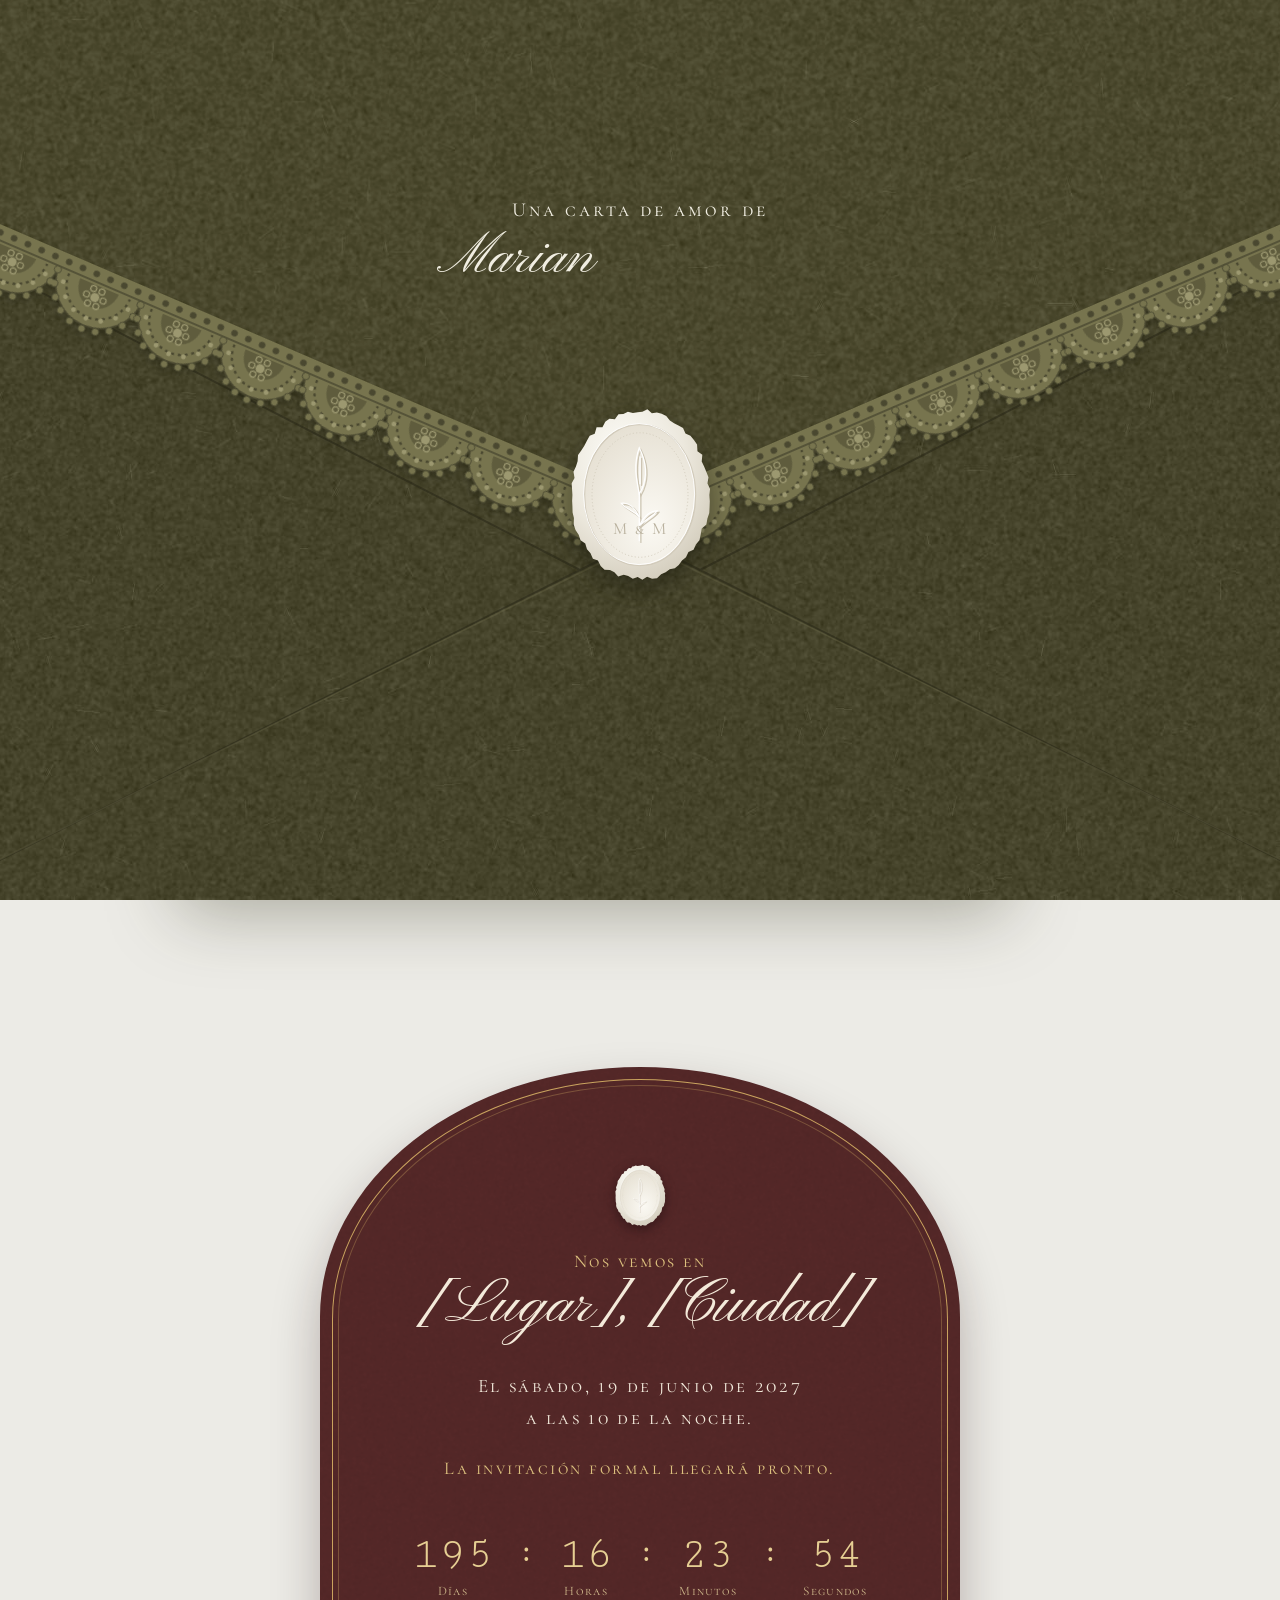
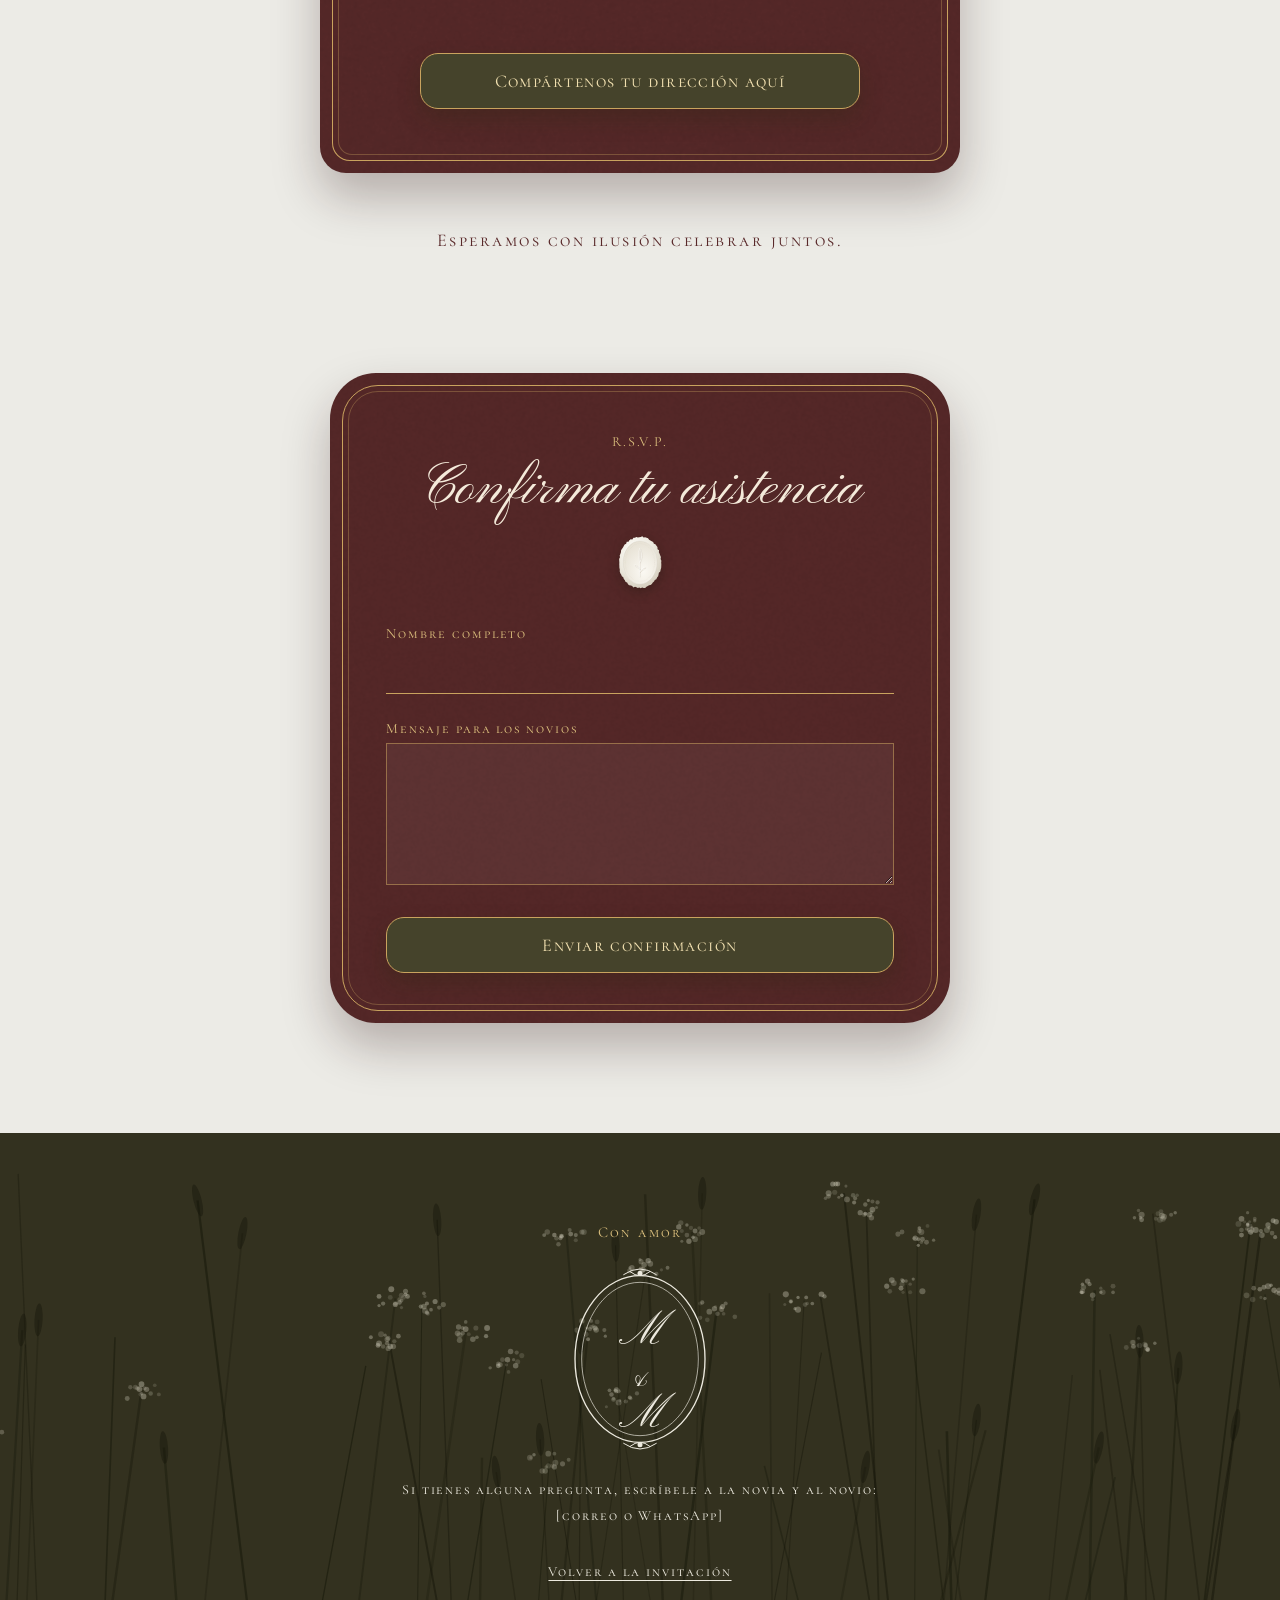
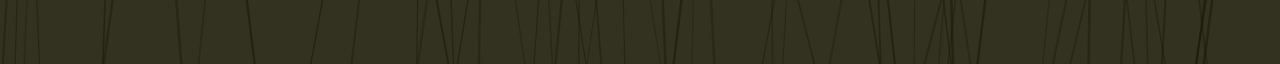
==== index.html @ f13de3bd "a" ====
<!doctype html>
<html lang="es">
<head>
  <meta charset="utf-8">
  <meta name="viewport" content="width=device-width, initial-scale=1, viewport-fit=cover">
  <title>Mariana &amp; Manuel · Una carta de amor</title>
  <meta name="description" content="Una carta de amor de Mariana & Manuel. Abre tu invitación.">
  <meta name="theme-color" content="#45432B">

  <!-- Vista previa al compartir (WhatsApp). Cambia TU-USUARIO y TU-REPOSITORIO (ver README). -->
  <meta property="og:type" content="website">
  <meta property="og:title" content="Mariana & Manuel · Una carta de amor">
  <meta property="og:description" content="Toca el sello para abrir tu invitación">
  <meta property="og:image" content="https://TU-USUARIO.github.io/TU-REPOSITORIO/assets/img/vista-previa.jpg">
  <meta property="og:url" content="https://TU-USUARIO.github.io/TU-REPOSITORIO/">
  <meta name="twitter:card" content="summary_large_image">

  <link rel="icon" href="assets/svg/favicon.svg" type="image/svg+xml">
  <link rel="preconnect" href="https://fonts.googleapis.com">
  <link rel="preconnect" href="https://fonts.gstatic.com" crossorigin>
  <link href="https://fonts.googleapis.com/css2?family=Cormorant+SC:wght@400;500;600&family=Cormorant+Garamond:ital,wght@0,400;0,500;1,400&family=Pinyon+Script&family=Cutive+Mono&display=swap" rel="stylesheet">
  <link rel="stylesheet" href="css/styles.css">
</head>
<body class="bloqueado">

  <!-- =====================================================
       1. SOBRE DE ENTRADA
       ===================================================== -->
  <section class="sobre" id="sobre" aria-label="Sobre de la invitación">
    <div class="sobre__escenario" id="escenario">
      <svg class="sobre__pliegues" id="pliegues" aria-hidden="true">
        <path id="pliegue-oscuro" stroke="#2A2818" stroke-opacity="0.6" stroke-width="2" fill="none"/>
        <path id="pliegue-claro" stroke="#6E6B4A" stroke-opacity="0.35" stroke-width="1.5" fill="none"/>
      </svg>
      <div class="sobre__solapa-sombra"><div class="sobre__solapa" id="solapa"></div></div>
      <div class="sobre__encaje" id="encaje-izq"></div>
      <div class="sobre__encaje" id="encaje-der"></div>
      <button class="sello" id="sello" type="button" aria-label="Abrir la invitación">
        <img src="assets/svg/seal-oval.svg" alt="">
        <span>M &amp; M</span>
      </button>
    </div>

    <div class="sobre__texto" id="texto-sobre">
      <p class="sc sobre__de" aria-label="Una carta de amor de"><span id="linea1"></span><span class="oculto" id="resto1">Una carta de amor de</span></p>
      <p class="script sobre__nombres" aria-label="Mariana y Manuel"><span id="linea2"></span><span class="oculto" id="resto2">Mariana &amp; Manuel</span></p>
    </div>

    <div class="sobre__texto" id="texto-abrir">
      <button class="sobre__abrir" id="abrir" type="button">Abrir la invitación</button>
    </div>
  </section>

  <div class="destello" id="destello" aria-hidden="true"></div>

  <!-- =====================================================
       2. INVITACIÓN
       ===================================================== -->
  <main id="invitacion">

    <!-- Sobre abierto con tarjeta, marco, corazón y flores -->
    <section class="portada" id="portada">
      <div class="escena" id="escena">
        <img class="pieza peonia sube" src="assets/svg/peony-emboss.svg" alt="">

        <div class="pieza tarjeta-fecha sube-2">
          <div class="tarjeta-fecha__interior">
            <p class="sc">Reserva la fecha</p>
            <p class="script nombre" style="margin-top:22px">Mariana</p>
            <p class="script y">&amp;</p>
            <p class="script nombre">Manuel</p>
          </div>
        </div>

        <div class="pieza marco sube">
          <div class="marco__foto">
            <!-- Para poner la foto: reemplaza el <p> por <img src="assets/img/foto.jpg" alt="Mariana y Manuel"> -->
            <p class="sc">Foto de los novios</p>
          </div>
          <img src="assets/svg/photo-frame.svg" alt="">
        </div>

        <div class="pieza corazon sube-3">
          <img src="assets/svg/heart-badge.svg" alt="">
          <p id="fecha-corta">00.00.0000</p>
        </div>

        <div class="pieza bolsillo">
          <div class="bolsillo__frente olivo-papel"></div>
          <div class="bolsillo__solapa olivo-papel"></div>
          <svg aria-hidden="true" width="700" height="400" viewBox="0 0 700 400">
            <path d="M0 0 L350 136 L700 0" stroke="#2A2818" stroke-opacity=".5" stroke-width="2" fill="none"/>
            <path d="M0 400 L350 168 L700 400" stroke="#2A2818" stroke-opacity=".45" stroke-width="2" fill="none"/>
            <path d="M2 398 L350 170 L698 398" stroke="#6E6B4A" stroke-opacity=".35" stroke-width="1" fill="none" transform="translate(0 3)"/>
          </svg>
          <img class="bolsillo__sello" src="assets/svg/seal-oval.svg" alt="">
        </div>

        <img class="pieza ramo florece" src="assets/svg/bouquet.svg" alt="">
      </div>
    </section>

    <!-- Nos vemos en -->
    <section class="seccion" style="padding-top:40px">
      <div class="arco burdeos-papel revelar">
        <img class="arco__sello" src="assets/svg/seal-oval.svg" alt="">
        <p class="sc oro texto-sc">Nos vemos en</p>
        <h1 class="script arco__lugar" style="margin:0">[Lugar], [Ciudad]</h1>
        <p class="sc arco__fecha"><span id="fecha-larga">[Fecha]</span><br><span id="hora-texto">[Hora]</span></p>
        <p class="sc oro arco__nota">La invitación formal llegará pronto.</p>

        <div class="cuenta" aria-label="Cuenta regresiva">
          <div><span class="n" id="cd-dias">000</span><span class="l">Días</span></div><span class="c">:</span>
          <div><span class="n" id="cd-horas">00</span><span class="l">Horas</span></div><span class="c">:</span>
          <div><span class="n" id="cd-min">00</span><span class="l">Minutos</span></div><span class="c">:</span>
          <div><span class="n" id="cd-seg">00</span><span class="l">Segundos</span></div>
        </div>

        <a class="boton" id="boton-direccion" href="#" target="_blank" rel="noopener" style="margin-top:54px">Compártenos tu dirección aquí</a>
      </div>
      <p class="sc despedida revelar">Esperamos con ilusión celebrar juntos.</p>
    </section>

    <!-- Confirmación -->
    <section class="seccion" id="confirmar" style="padding-top:20px;padding-bottom:110px">
      <div class="rsvp burdeos-papel revelar">
        <p class="sc oro" style="font-size:14px">R.S.V.P.</p>
        <h2 class="script rsvp__titulo" style="margin:10px 0 0">Confirma tu asistencia</h2>
        <img class="rsvp__sello" src="assets/svg/seal-oval.svg" alt="">

        <form class="formulario" id="form-rsvp" novalidate>
          <label class="campo" id="campo-nombre">Nombre completo
            <input type="text" id="rsvp-nombre" autocomplete="name" required>
            <span class="campo__error">Por favor escribe tu nombre completo.</span>
          </label>
          <label class="campo">Mensaje para los novios
            <textarea id="rsvp-mensaje" rows="5"></textarea>
          </label>
          <button class="boton" type="submit">Enviar confirmación</button>
        </form>

        <div class="gracias" id="rsvp-gracias" hidden>
          <p class="script">¡Gracias!</p>
          <p>Se abrió WhatsApp con tu confirmación.<br>Solo presiona enviar ahí.</p>
          <button class="enlace" type="button" id="rsvp-editar">Editar mis datos</button>
        </div>
      </div>
    </section>

  </main>

  <!-- =====================================================
       3. PIE
       ===================================================== -->
  <footer class="pie">
    <img class="pie__fondo" src="assets/svg/footer-meadow.svg" alt="">
    <div class="pie__contenido">
      <p class="sc oro" style="font-size:15px">Con amor</p>
      <div class="monograma">
        <img src="assets/svg/monogram-frame.svg" alt="">
        <p class="script">M<br><span>&amp;</span><br>M</p>
      </div>
      <p class="sc pie__contacto">Si tienes alguna pregunta, escríbele a la novia y al novio:<br>[correo o WhatsApp]</p>
      <button class="enlace sc" type="button" id="volver">Volver a la invitación</button>
    </div>
  </footer>

  <script src="js/main.js"></script>
</body>
</html>
---- css/styles.css ----
/* =========================================================
   Boda Mariana & Manuel · Estilos
   Paleta: verde olivo · burdeos · oro · marfil
   ========================================================= */

:root {
  --olivo: #45432B;
  --olivo-claro: #4B492E;
  --olivo-oscuro: #33311F;
  --olivo-linea: #2A2818;
  --burdeos: #5A2A2B;
  --oro: #C9A35E;
  --oro-texto: #DCC07E;
  --marfil: #ECEBE6;
  --marfil-claro: #F4EADA;
  --papel: #F6F4EE;
  --tinta: #2F2E28;
  --tinta-suave: #3C3B33;

  --f-sc: 'Cormorant SC', Georgia, serif;
  --f-serif: 'Cormorant Garamond', Georgia, serif;
  --f-script: 'Pinyon Script', cursive;
  --f-mono: 'Cutive Mono', 'Courier New', monospace;
}

/* ---------- Base ---------- */
*, *::before, *::after { box-sizing: border-box; }
html { scroll-behavior: smooth; }
body {
  margin: 0;
  background: var(--marfil) url(../assets/img/ivory-paper.jpg) center top / cover fixed;
  color: var(--tinta);
  font-family: var(--f-serif);
  -webkit-font-smoothing: antialiased;
  overflow-x: hidden;
}
body.bloqueado { overflow: hidden; }
p { margin: 0; }
a { color: inherit; }
img { max-width: none; }

.sc { font-family: var(--f-sc); letter-spacing: .14em; }
.script { font-family: var(--f-script); font-weight: 400; line-height: 1.1; }
.oro { color: var(--oro-texto); }

/* =========================================================
   1. SOBRE DE ENTRADA
   ========================================================= */
.sobre {
  position: fixed; inset: 0; z-index: 40; overflow: hidden;
  background: var(--olivo) url(../assets/img/olive-paper.jpg) center / cover;
}
.sobre[hidden] { display: none; }

/* Escenario: se escala con JavaScript para cubrir toda la pantalla */
.sobre__escenario { position: absolute; left: 50%; top: 50%; transform-origin: 50% 50%; }
.sobre__pliegues { position: absolute; left: 0; top: 0; }
.sobre__solapa-sombra { position: absolute; inset: 0; filter: drop-shadow(0 10px 14px rgba(20, 20, 8, .45)); }
.sobre__solapa { position: absolute; inset: 0; filter: brightness(1.08); background: var(--olivo-claro) url(../assets/img/olive-paper.jpg) center / cover; }
.sobre__encaje {
  position: absolute; height: 96px; transform-origin: 0 0;
  background: url(../assets/svg/lace-strip.svg) repeat-x; background-size: 180px 96px;
  filter: drop-shadow(0 3px 3px rgba(20, 20, 8, .35));
}
.sello {
  position: absolute; width: 150px; height: 180px; padding: 0; border: none; background: none; cursor: pointer;
  filter: drop-shadow(0 10px 12px rgba(20, 20, 8, .45));
  transition: transform .5s ease;
}
.sello:hover { transform: translateY(-6px) scale(1.04); }
.sello:focus-visible { outline: 2px solid var(--oro-texto); outline-offset: 6px; border-radius: 50%; }
.sello img { width: 100%; height: 100%; display: block; }
.sello span { position: absolute; left: 0; right: 0; bottom: 46px; text-align: center; font-family: var(--f-sc); font-size: 17px; letter-spacing: 2px; color: #B9B19E; }
.sobre.abriendo .sello { transform: translateY(-14px) scale(1.08); transition-duration: .6s; }

.sobre__texto { position: absolute; left: 0; right: 0; padding: 0 20px; display: flex; flex-direction: column; align-items: center; text-align: center; color: #F1EEE2; }
.sobre__de { font-size: clamp(15px, 1.6vw, 20px); letter-spacing: 3px; }
.sobre__nombres { margin-top: 6px; font-size: clamp(40px, 4.4vw, 60px); }
.oculto { visibility: hidden; }
.sobre__abrir {
  min-height: 44px; padding: 0 18px; display: inline-flex; align-items: center;
  border: none; background: none; cursor: pointer; color: #F1EEE2;
  font-family: var(--f-sc); font-size: clamp(15px, 1.4vw, 18px); letter-spacing: 3px;
  opacity: 0; transition: opacity 1.2s ease;
}
.sobre__abrir.visible { opacity: 1; animation: pulso 2.6s ease-in-out 1.5s infinite; }
@keyframes pulso { 0%, 100% { opacity: .75; } 50% { opacity: 1; } }

/* Destello blanco de transición */
.destello { position: fixed; inset: 0; z-index: 60; background: #F4F3EE; opacity: 0; pointer-events: none; transition: opacity .8s ease; }
.destello.activo { opacity: 1; pointer-events: auto; }

/* =========================================================
   2. SOBRE ABIERTO (portada de la invitación)
   ========================================================= */
.portada { position: relative; }
.escena { position: absolute; left: 50%; top: 56px; width: 900px; height: 720px; transform-origin: 50% 0; }
.pieza { position: absolute; }
.olivo-papel { background: var(--olivo) url(../assets/img/olive-paper.jpg) center / cover; }

.tarjeta-fecha {
  left: 330px; top: 20px; width: 320px; height: 470px; padding: 16px;
  background: repeating-linear-gradient(90deg, var(--olivo) 0 7px, #F3F1EA 7px 14px);
  box-shadow: 0 10px 24px rgba(40, 40, 15, .22);
}
.tarjeta-fecha__interior {
  position: relative; width: 100%; height: 100%; padding-top: 58px;
  display: flex; flex-direction: column; align-items: center; text-align: center;
  background: var(--papel) url(../assets/img/ivory-paper.jpg) center / cover;
}
.tarjeta-fecha__interior::before { content: ""; position: absolute; inset: 6px; border: 1px solid var(--olivo); }
.tarjeta-fecha .sc { font-size: 13px; color: var(--burdeos); }
.tarjeta-fecha .nombre { font-size: 52px; color: #3A3A30; }
.tarjeta-fecha .y { font-size: 38px; color: #3A3A30; }
.tarjeta-fecha .nombre:first-of-type { margin-top: 22px; }

.marco { left: 140px; top: 70px; width: 260px; height: 303px; }
.marco__foto {
  position: absolute; left: 34px; top: 38px; width: 192px; height: 246px; border-radius: 50%; overflow: hidden;
  background: #2E3020; display: flex; align-items: center; justify-content: center; text-align: center;
}
.marco__foto img { width: 100%; height: 100%; object-fit: cover; display: block; }
.marco__foto .sc { font-size: 11px; color: #D8D5C6; padding: 0 30px; }
.marco > img { position: absolute; inset: 0; width: 260px; height: 303px; filter: drop-shadow(0 8px 12px rgba(40, 40, 15, .25)); }

.peonia { left: 70px; top: 60px; width: 150px; height: 244px; }

.corazon { left: 160px; top: 246px; width: 330px; height: 223px; filter: drop-shadow(0 8px 10px rgba(50, 10, 15, .3)); }
.corazon img { width: 100%; height: 100%; display: block; }
.corazon p { position: absolute; left: 0; right: 0; top: 74px; text-align: center; font-size: 38px; color: #F3E9DF; letter-spacing: 1px; }

.bolsillo { left: 60px; top: 300px; width: 700px; height: 400px; filter: drop-shadow(0 22px 30px rgba(40, 40, 15, .35)); }
.bolsillo__frente { position: absolute; inset: 0; clip-path: polygon(0 0, 50% 34%, 100% 0, 100% 100%, 0 100%); }
.bolsillo__solapa { position: absolute; inset: 0; clip-path: polygon(0 100%, 50% 42%, 100% 100%); filter: brightness(1.07); }
.bolsillo svg { position: absolute; left: 0; top: 0; }
.bolsillo__sello { position: absolute; left: 300px; top: 205px; width: 100px; height: 120px; filter: drop-shadow(0 6px 8px rgba(20, 20, 8, .4)); }

.ramo { left: 600px; top: 120px; width: 300px; height: 600px; }

/* Animación al entrar: las piezas suben desde dentro del sobre */
.entrar .sube { animation: subir 1.8s cubic-bezier(.2, .7, .2, 1) .5s both; }
.entrar .sube-2 { animation: subir 1.8s cubic-bezier(.2, .7, .2, 1) .7s both; }
.entrar .sube-3 { animation: subir 1.8s cubic-bezier(.2, .7, .2, 1) .9s both; }
.entrar .florece { animation: florecer 1.6s ease 1.3s both; }
@keyframes subir { from { transform: translateY(140px); } to { transform: translateY(0); } }
@keyframes florecer { from { opacity: 0; transform: translateY(20px) rotate(-3deg); } to { opacity: 1; transform: none; } }

/* =========================================================
   3. SECCIONES
   ========================================================= */
.seccion { position: relative; padding: 72px 20px; display: flex; flex-direction: column; align-items: center; text-align: center; }

.burdeos-papel {
  background: var(--burdeos) url(../assets/img/ivory-paper.jpg) center / cover;
  background-blend-mode: multiply; color: #F1E8DA;
}

/* Arco "Nos vemos en" */
.arco {
  position: relative; width: 100%; max-width: 640px;
  padding: 96px clamp(22px, 6vw, 64px) 64px;
  border-radius: 320px 320px 26px 26px / 250px 250px 26px 26px;
  box-shadow: 0 24px 48px rgba(40, 16, 16, .28);
  display: flex; flex-direction: column; align-items: center; text-align: center;
}
.arco::before, .arco::after { content: ""; position: absolute; pointer-events: none; }
.arco::before { inset: 12px; border: 1px solid var(--oro); border-radius: 308px 308px 18px 18px / 240px 240px 18px 18px; }
.arco::after { inset: 18px; border: 1px solid rgba(201, 163, 94, .35); border-radius: 302px 302px 14px 14px / 234px 234px 14px 14px; }
.arco > * { position: relative; }
.arco__sello { width: 54px; height: 65px; margin-bottom: 22px; filter: drop-shadow(0 4px 6px rgba(20, 4, 8, .45)); }
.arco__lugar { margin-top: 14px; font-size: clamp(40px, 5vw, 62px); color: var(--marfil-claro); }
.arco__fecha { margin-top: 30px; font-size: clamp(16px, 1.6vw, 19px); line-height: 1.7; }
.arco__nota { margin-top: 22px; font-size: clamp(15px, 1.5vw, 18px); }
.texto-sc { font-size: clamp(15px, 1.5vw, 18px); }

/* Cuenta regresiva */
.cuenta { margin-top: 54px; display: flex; align-items: flex-start; gap: clamp(8px, 2vw, 22px); font-family: var(--f-mono); color: #E6CF93; }
.cuenta .n { font-size: clamp(28px, 4vw, 44px); line-height: 1; font-variant-numeric: tabular-nums; }
.cuenta .c { font-size: clamp(24px, 3vw, 36px); line-height: 1; }
.cuenta .l { display: block; margin-top: 6px; font-family: var(--f-sc); font-size: 13px; letter-spacing: .1em; color: #CDB68A; }

/* Botón */
.boton {
  min-height: 56px; width: 100%; max-width: 440px; padding: 8px 22px;
  display: inline-flex; align-items: center; justify-content: center;
  border-radius: 18px; border: 1px solid var(--oro); background: var(--olivo); color: #F0DFAF;
  font-family: var(--f-sc); font-size: clamp(15px, 1.5vw, 18px); letter-spacing: .08em; text-align: center; text-decoration: none; cursor: pointer;
  box-shadow: 0 10px 22px rgba(40, 40, 15, .28); transition: transform .25s ease, box-shadow .25s ease;
}
.boton:hover { transform: translateY(-2px); box-shadow: 0 14px 26px rgba(20, 20, 8, .4); }
.boton:focus-visible { outline: 2px solid var(--oro-texto); outline-offset: 3px; }

.despedida { margin: 56px 0 30px; font-size: clamp(15px, 1.5vw, 18px); color: var(--burdeos); }

/* Confirmación */
.rsvp {
  position: relative; width: 100%; max-width: 620px; padding: 60px clamp(22px, 5vw, 56px) 50px;
  border-radius: 46px; box-shadow: 0 24px 48px rgba(40, 16, 16, .28); text-align: center;
}
.rsvp::before, .rsvp::after { content: ""; position: absolute; pointer-events: none; }
.rsvp::before { inset: 12px; border: 1px solid var(--oro); border-radius: 36px; }
.rsvp::after { inset: 18px; border: 1px solid rgba(201, 163, 94, .35); border-radius: 30px; }
.rsvp > * { position: relative; z-index: 1; }
.rsvp__titulo { margin-top: 10px; font-size: clamp(38px, 4.6vw, 56px); color: var(--marfil-claro); }
.rsvp__sello { width: 46px; height: 55px; margin-top: 14px; filter: drop-shadow(0 4px 6px rgba(20, 20, 8, .3)); }
.formulario { display: flex; flex-direction: column; gap: 26px; margin-top: 30px; }
.campo { display: flex; flex-direction: column; gap: 6px; text-align: left; font-family: var(--f-sc); font-size: 14px; letter-spacing: .14em; color: var(--oro-texto); }
.campo input, .campo textarea { font-family: var(--f-serif); font-size: 20px; color: #F6EEDF; letter-spacing: 0; background: transparent; }
.campo input { min-height: 46px; border: none; border-bottom: 1px solid var(--oro); padding: 0 2px; border-radius: 0; }
.campo textarea { min-height: 130px; border: 1px solid rgba(201, 163, 94, .55); padding: 10px 12px; resize: vertical; background: rgba(255, 255, 255, .05); }
.campo input:focus, .campo textarea:focus { outline: 2px solid var(--oro-texto); outline-offset: 2px; }
.campo__error { display: none; font-family: var(--f-serif); font-style: italic; letter-spacing: 0; font-size: 16px; color: #F2C9B8; }
.campo--error .campo__error { display: block; }
.formulario .boton { max-width: none; margin-top: 6px; }
.gracias { display: flex; flex-direction: column; align-items: center; gap: 12px; padding: 36px 0 10px; animation: florecer 1s ease both; }
.gracias .script { font-size: 52px; color: var(--marfil-claro); }
.gracias p:not(.script) { font-size: 20px; font-style: italic; color: #E8DCC6; }
.enlace { min-height: 44px; padding: 0 16px; border: none; background: none; cursor: pointer; font-family: var(--f-sc); font-size: 14px; letter-spacing: .14em; color: var(--oro-texto); text-decoration: underline; text-underline-offset: 4px; }
[hidden] { display: none !important; }

/* =========================================================
   4. PIE
   ========================================================= */
.pie { position: relative; overflow: hidden; background: var(--olivo-oscuro); color: #EDEADF; padding: 90px 20px 70px; text-align: center; }
.pie__fondo { position: absolute; inset: 0; width: 100%; height: 100%; object-fit: cover; opacity: .9; pointer-events: none; }
.pie__contenido { position: relative; z-index: 1; display: flex; flex-direction: column; align-items: center; gap: 22px; }
.monograma { position: relative; width: 150px; height: 192px; }
.monograma img { width: 150px; height: 192px; }
.monograma p { position: absolute; left: 0; right: 0; top: 50px; text-align: center; font-size: 46px; line-height: .9; }
.monograma span { font-size: 30px; }
.pie__contacto { font-size: 14px; line-height: 1.8; max-width: 520px; }
.pie .enlace { color: #EDEADF; }

/* Aparición suave al hacer scroll */
.revelar { opacity: 0; transform: translateY(28px); transition: opacity 1s ease, transform 1s ease; }
.revelar.visible { opacity: 1; transform: none; }

/* =========================================================
   RESPONSIVE
   ========================================================= */
@media (max-width: 600px) {
  .seccion { padding: 56px 14px; }
  .arco { padding-top: 80px; border-radius: 200px 200px 22px 22px / 170px 170px 22px 22px; }
  .arco::before { border-radius: 188px 188px 14px 14px / 160px 160px 14px 14px; }
  .arco::after { border-radius: 182px 182px 10px 10px / 154px 154px 10px 10px; }
  .cuenta .l { font-size: 11px; }
  .rsvp { border-radius: 32px; }
  .rsvp::before { border-radius: 24px; }
  .rsvp::after { border-radius: 20px; }
}

@media (prefers-reduced-motion: reduce) {
  *, *::before, *::after { animation-duration: .01ms !important; animation-iteration-count: 1 !important; transition-duration: .01ms !important; }
  .revelar { opacity: 1; transform: none; }
}
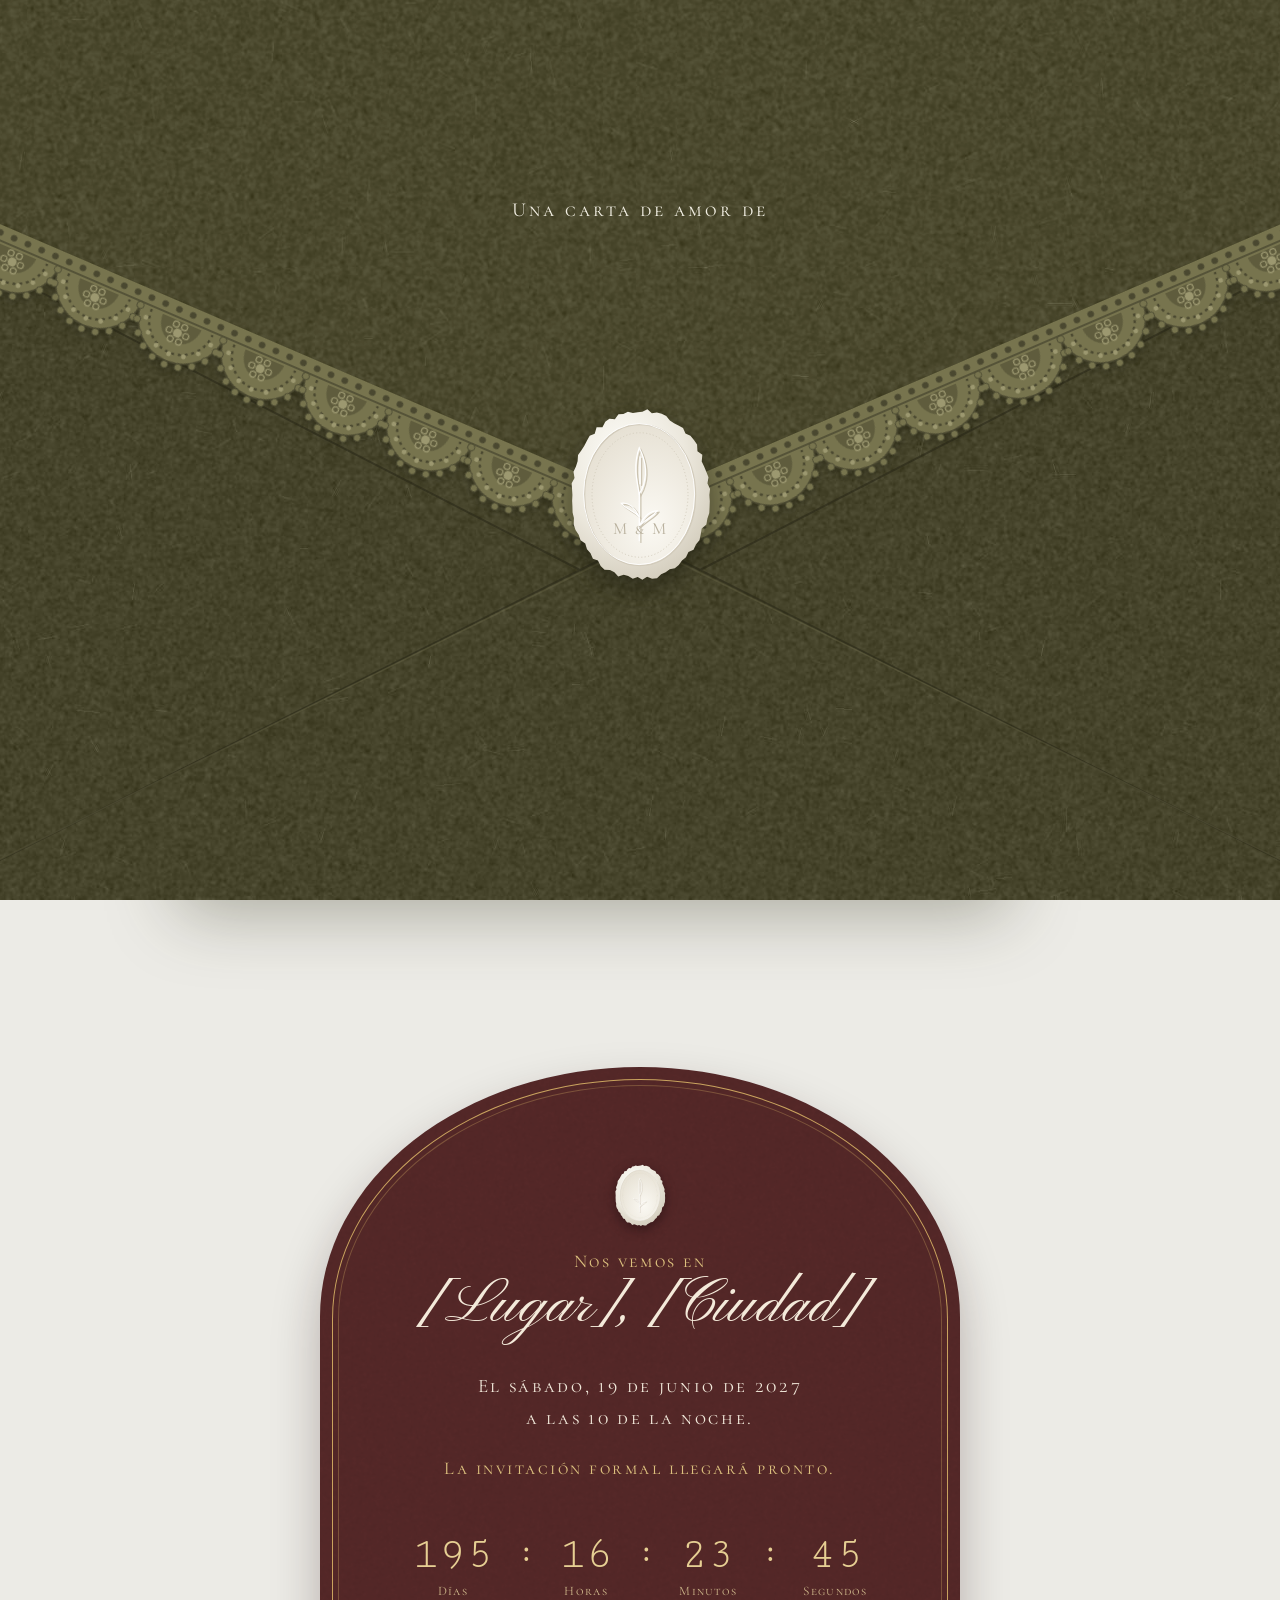
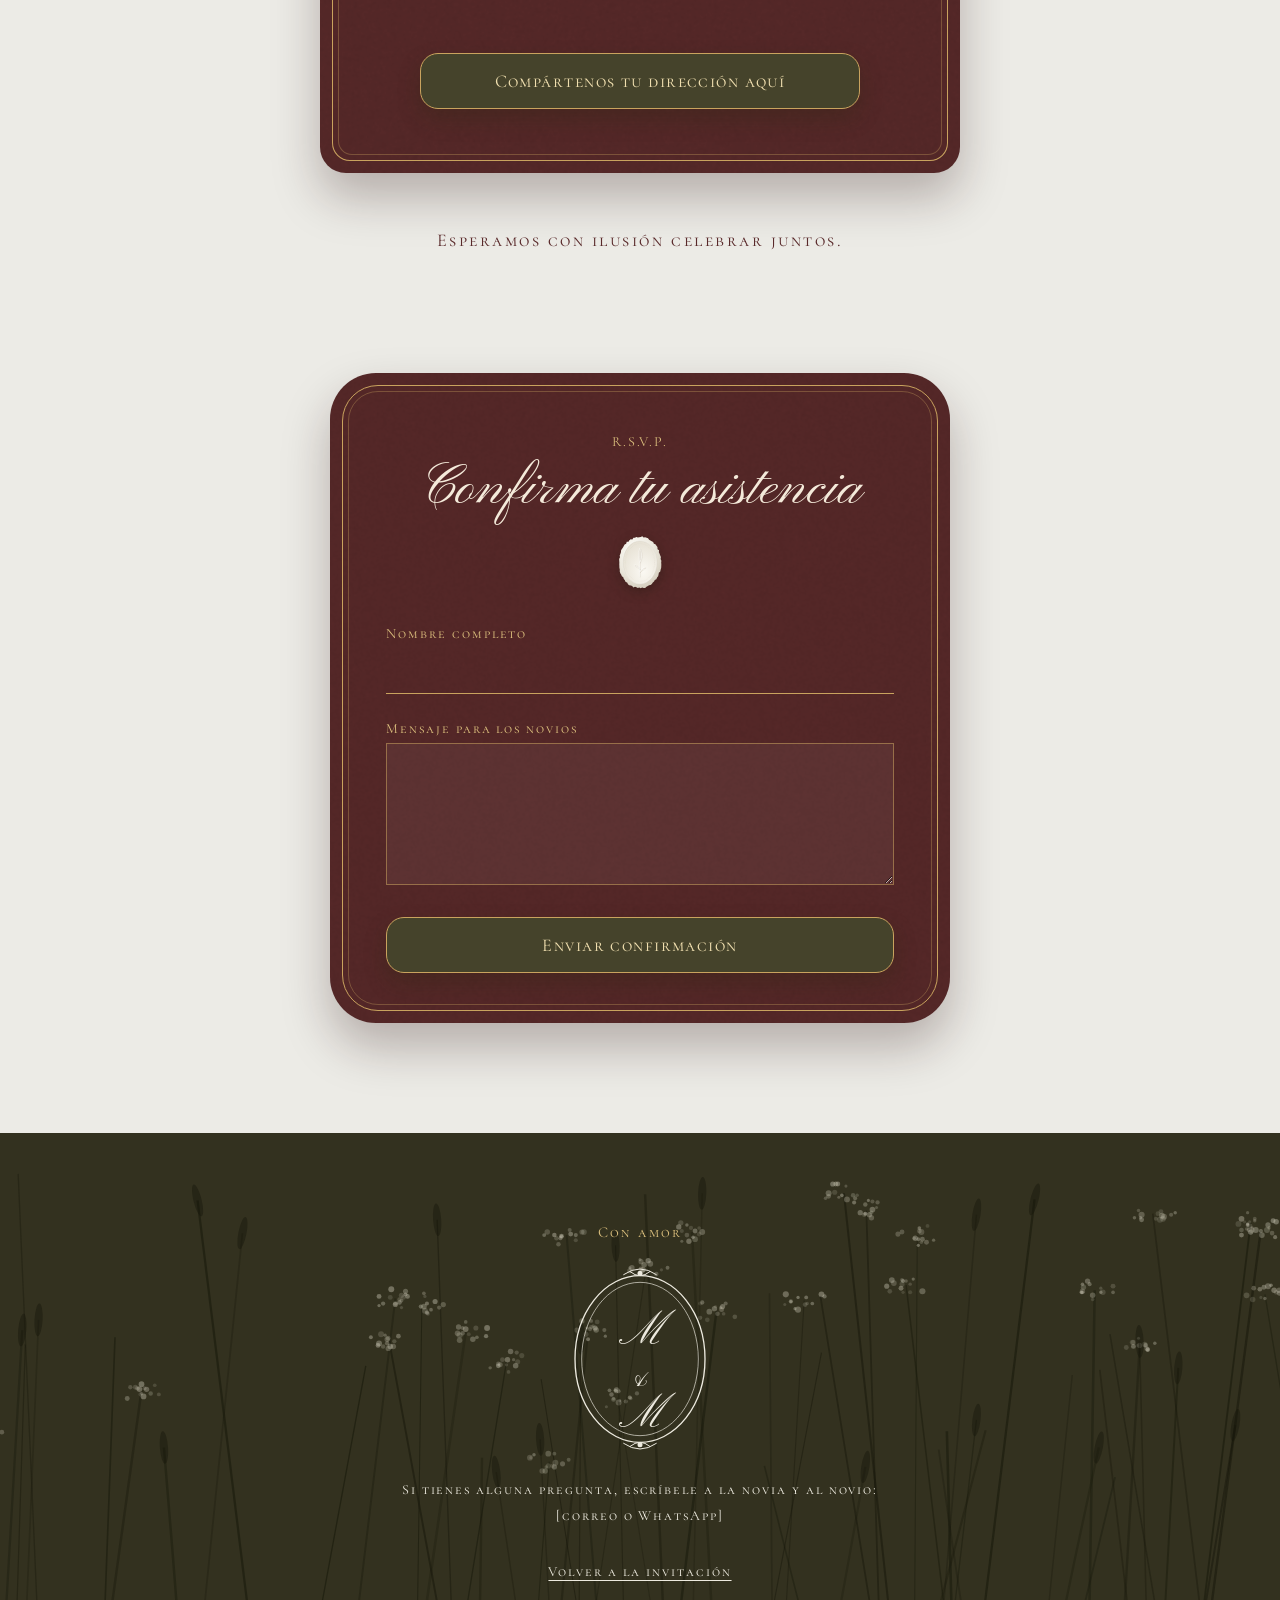
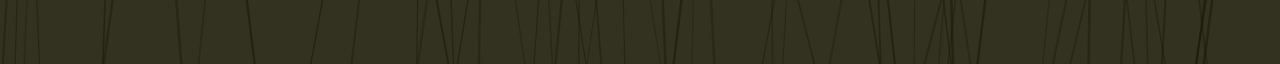
==== commit 90261d20: "a2" ====
--- a/index.html
+++ b/index.html
@@ -88,7 +88,7 @@
         <div class="pieza bolsillo">
           <div class="bolsillo__frente olivo-papel"></div>
           <div class="bolsillo__solapa olivo-papel"></div>
-          <svg aria-hidden="true" width="700" height="400" viewBox="0 0 700 400">
+          <svg aria-hidden="true" viewBox="0 0 700 400" preserveAspectRatio="none">
             <path d="M0 0 L350 136 L700 0" stroke="#2A2818" stroke-opacity=".5" stroke-width="2" fill="none"/>
             <path d="M0 400 L350 168 L700 400" stroke="#2A2818" stroke-opacity=".45" stroke-width="2" fill="none"/>
             <path d="M2 398 L350 170 L698 398" stroke="#6E6B4A" stroke-opacity=".35" stroke-width="1" fill="none" transform="translate(0 3)"/>
@@ -165,6 +165,7 @@
     </div>
   </footer>
 
+  <script src="js/config.js"></script>
   <script src="js/main.js"></script>
 </body>
 </html>
--- a/css/styles.css
+++ b/css/styles.css
@@ -93,7 +93,7 @@
 /* =========================================================
    2. SOBRE ABIERTO (portada de la invitación)
    ========================================================= */
-.portada { position: relative; }
+.portada { position: relative; overflow: hidden; }
 .escena { position: absolute; left: 50%; top: 56px; width: 900px; height: 720px; transform-origin: 50% 0; }
 .pieza { position: absolute; }
 .olivo-papel { background: var(--olivo) url(../assets/img/olive-paper.jpg) center / cover; }
@@ -132,10 +132,19 @@
 .bolsillo { left: 60px; top: 300px; width: 700px; height: 400px; filter: drop-shadow(0 22px 30px rgba(40, 40, 15, .35)); }
 .bolsillo__frente { position: absolute; inset: 0; clip-path: polygon(0 0, 50% 34%, 100% 0, 100% 100%, 0 100%); }
 .bolsillo__solapa { position: absolute; inset: 0; clip-path: polygon(0 100%, 50% 42%, 100% 100%); filter: brightness(1.07); }
-.bolsillo svg { position: absolute; left: 0; top: 0; }
-.bolsillo__sello { position: absolute; left: 300px; top: 205px; width: 100px; height: 120px; filter: drop-shadow(0 6px 8px rgba(20, 20, 8, .4)); }
+.bolsillo svg { position: absolute; left: 0; top: 0; width: 100%; height: 100%; }
+.bolsillo__sello { position: absolute; left: calc(50% - 50px); top: 205px; width: 100px; height: 120px; filter: drop-shadow(0 6px 8px rgba(20, 20, 8, .4)); }
 
 .ramo { left: 600px; top: 120px; width: 300px; height: 600px; }
+
+/* Celular: composición vertical (la activa js/main.js) */
+.escena.movil { width: 600px; }
+.escena.movil .peonia { left: -10px; }
+.escena.movil .tarjeta-fecha { left: 262px; top: 10px; }
+.escena.movil .marco { left: 18px; }
+.escena.movil .corazon { left: 40px; }
+.escena.movil .bolsillo { left: 0; width: 600px; }
+.escena.movil .ramo { left: 400px; top: 150px; width: 230px; height: 460px; }
 
 /* Animación al entrar: las piezas suben desde dentro del sobre */
 .entrar .sube { animation: subir 1.8s cubic-bezier(.2, .7, .2, 1) .5s both; }
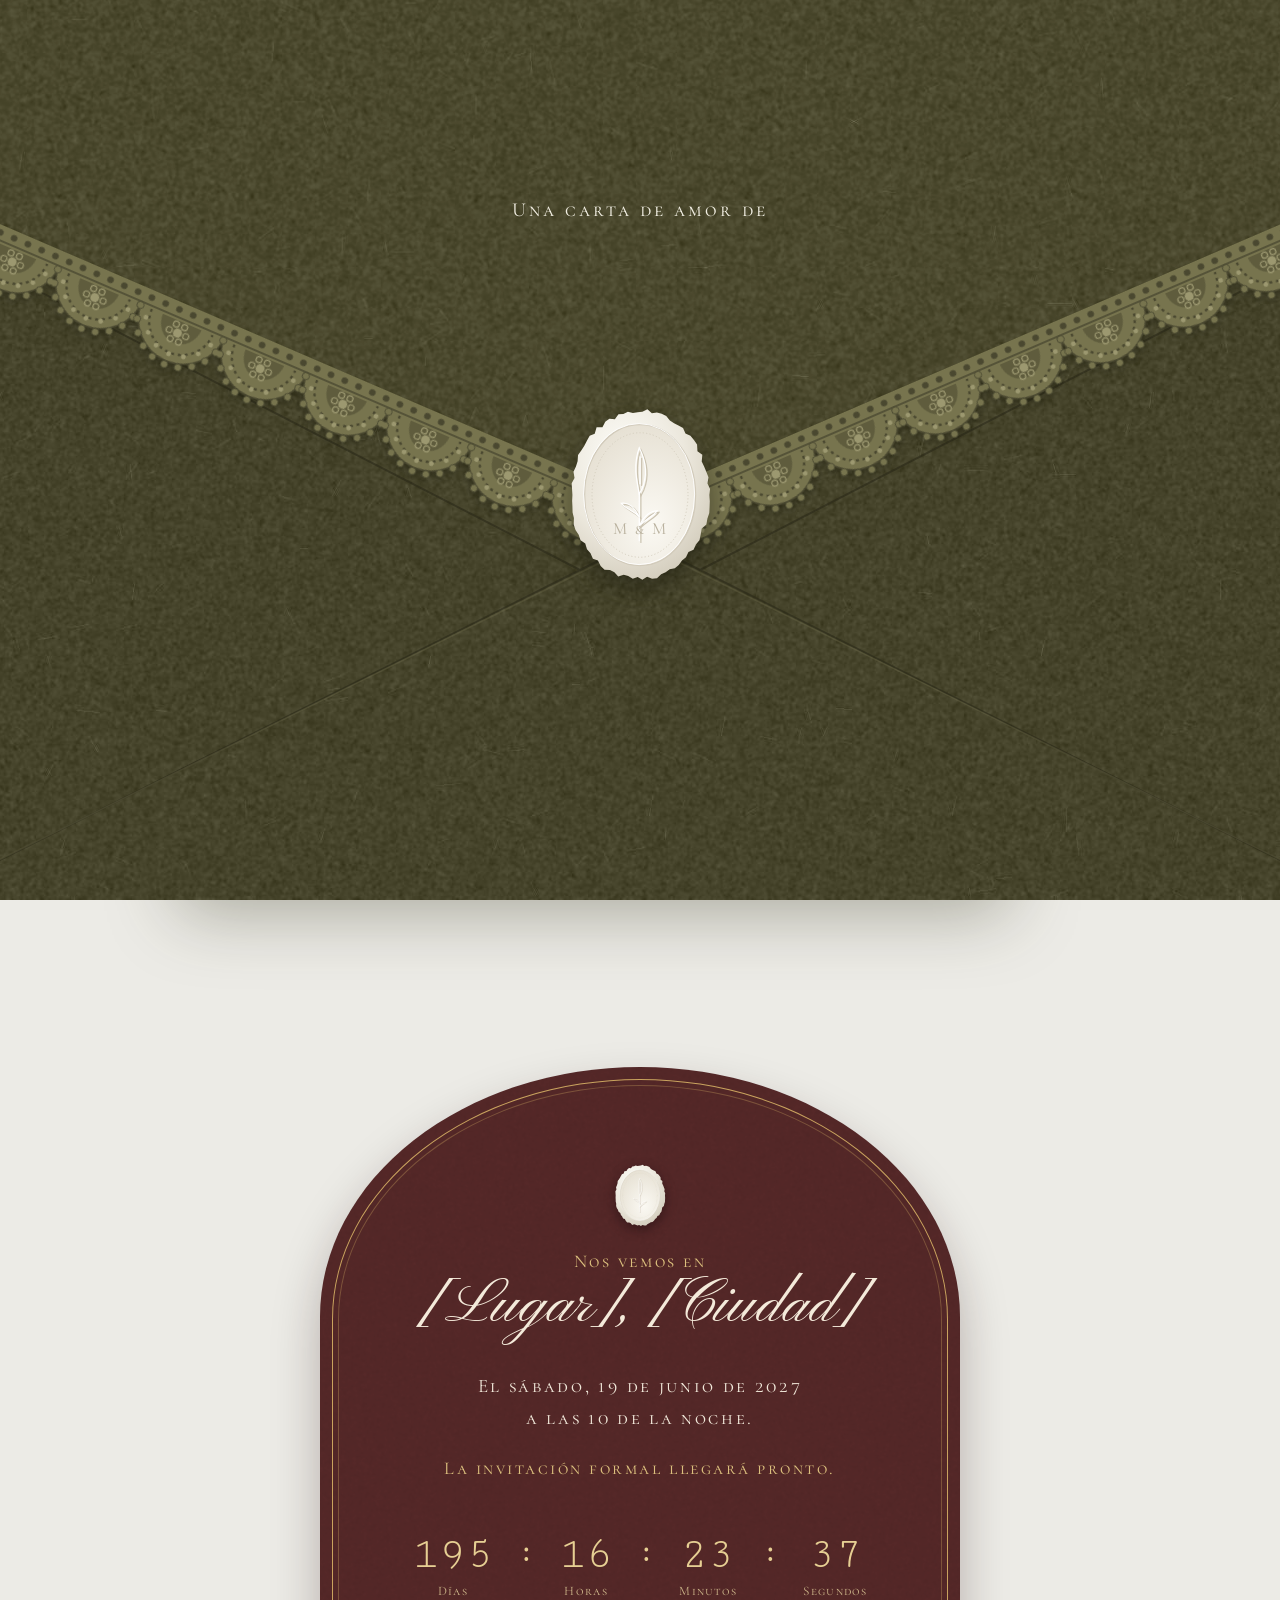
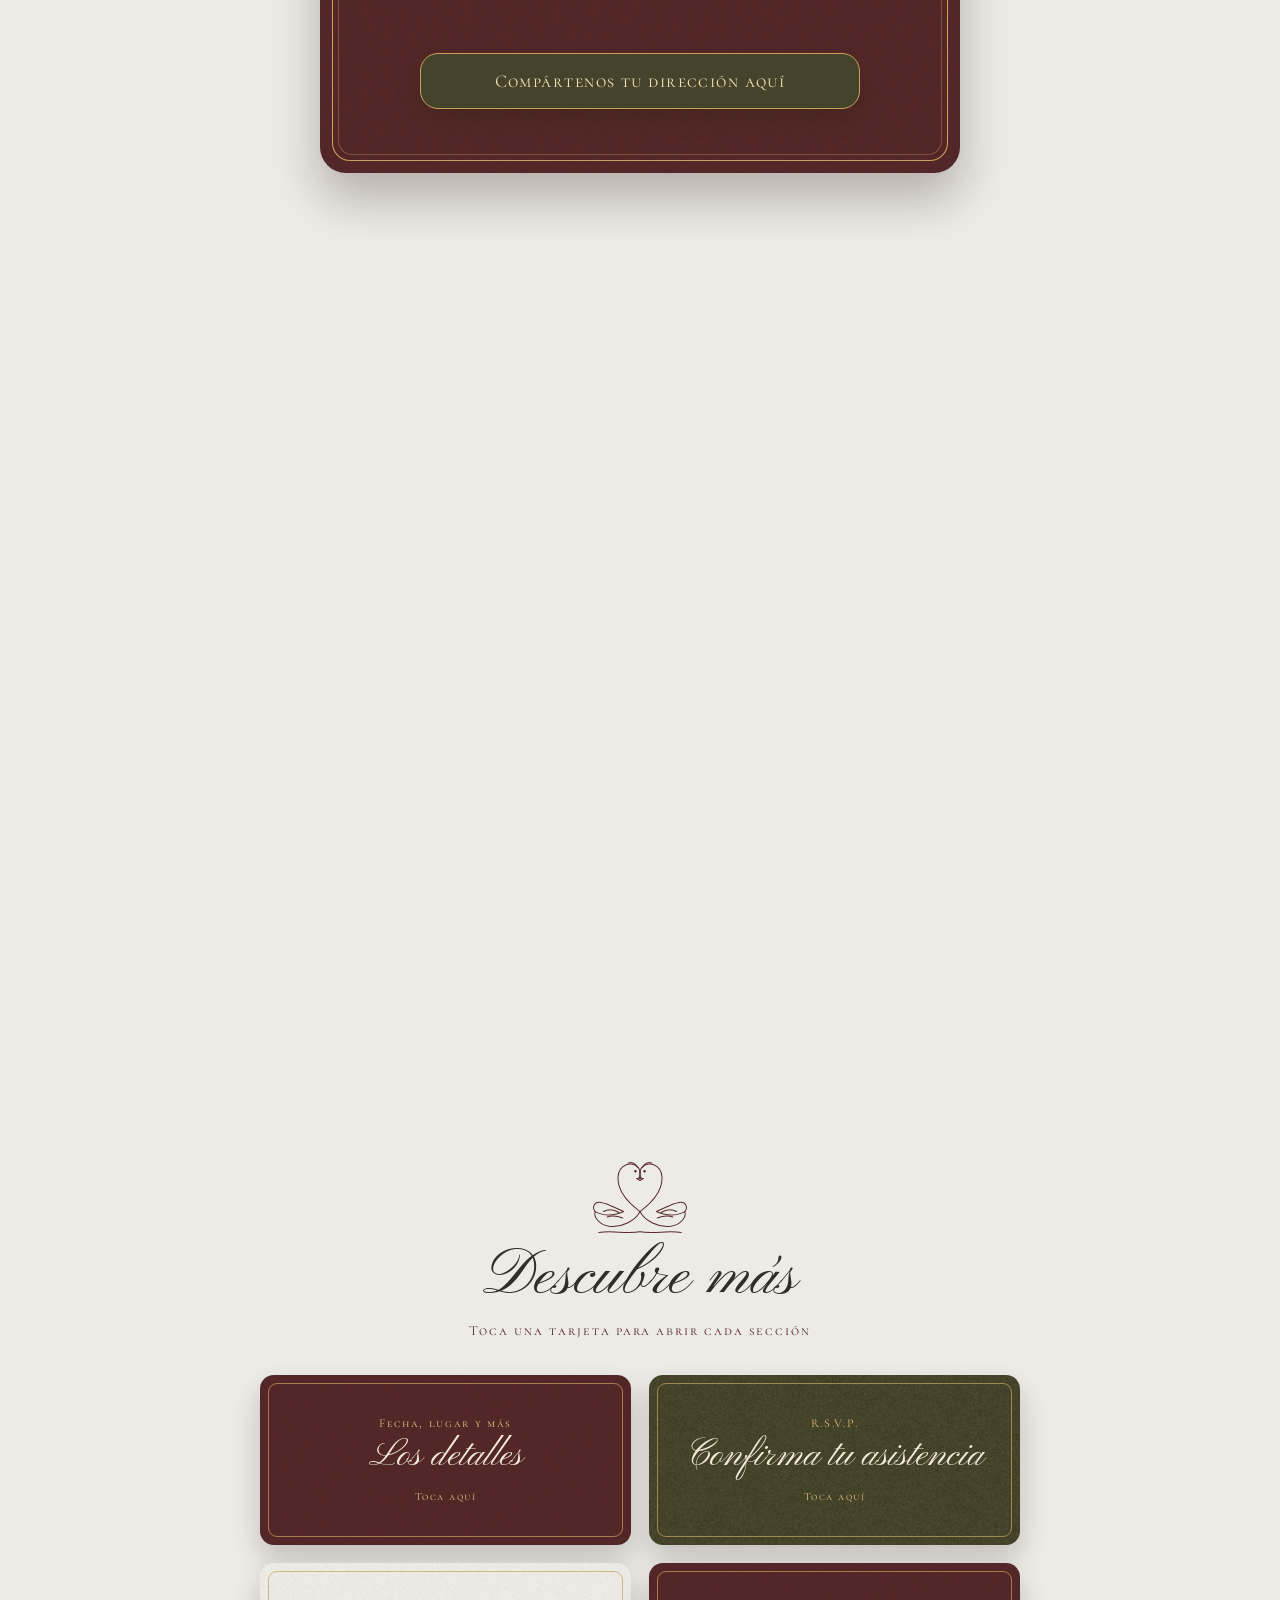
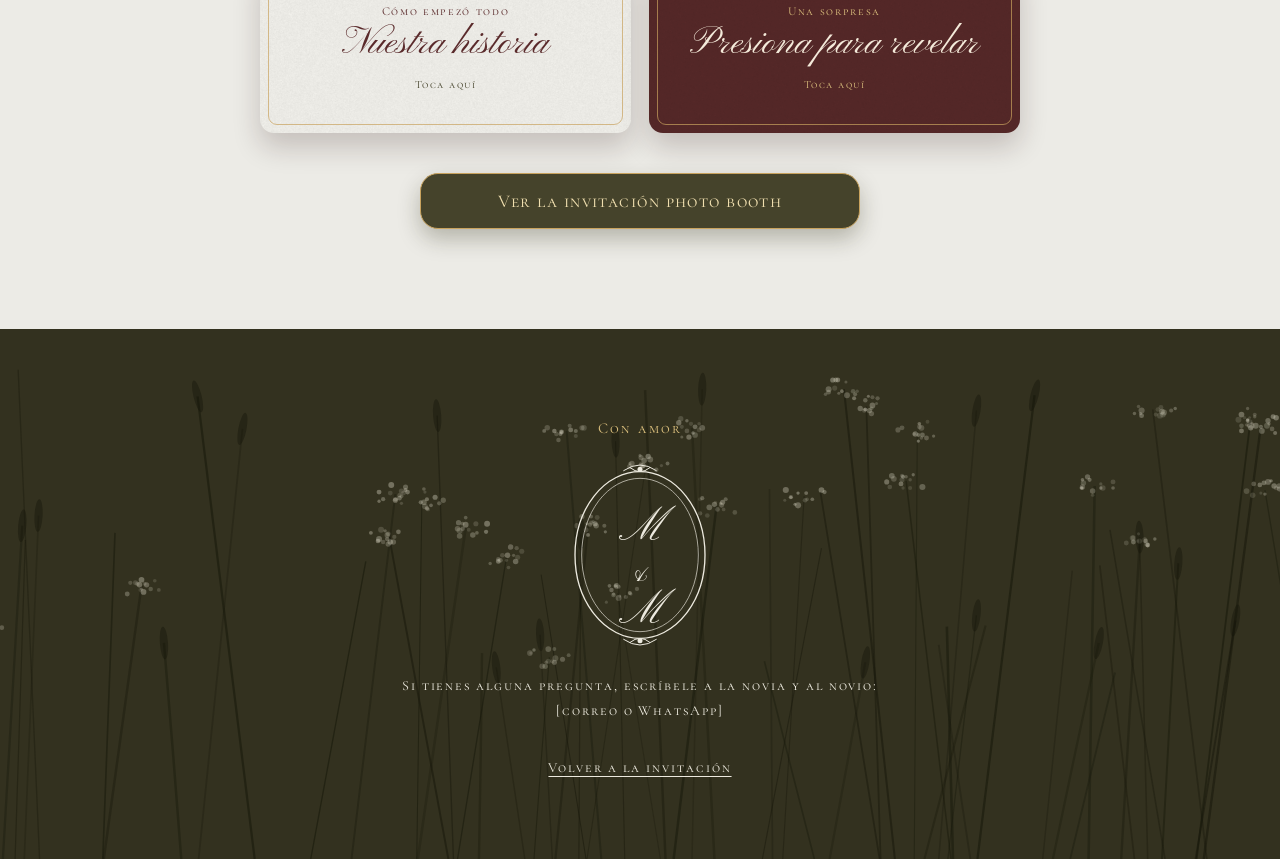
==== commit 15be53d3: "a" ====
--- a/index.html
+++ b/index.html
@@ -147,6 +147,20 @@
       </div>
     </section>
 
+    <!-- Descubre más: enlaces a las demás secciones -->
+    <section class="seccion explora" id="secciones">
+      <img src="assets/svg/swans-burdeos.svg" alt="" class="explora__cisnes">
+      <h2 class="script explora__titulo">Descubre más</h2>
+      <p class="sc explora__sub">Toca una tarjeta para abrir cada sección</p>
+      <nav class="explora__grid" aria-label="Secciones de la invitación">
+        <a class="explora__tarjeta burdeos-papel" href="detalles.html"><span class="sc oro">Fecha, lugar y más</span><span class="script">Los detalles</span><span class="sc explora__toca">Toca aquí</span></a>
+        <a class="explora__tarjeta explora__tarjeta--olivo" href="confirmar.html"><span class="sc oro">R.S.V.P.</span><span class="script">Confirma tu asistencia</span><span class="sc explora__toca">Toca aquí</span></a>
+        <a class="explora__tarjeta explora__tarjeta--marfil" href="historia.html"><span class="sc">Cómo empezó todo</span><span class="script">Nuestra historia</span><span class="sc explora__toca">Toca aquí</span></a>
+        <a class="explora__tarjeta burdeos-papel" href="revelar.html"><span class="sc oro">Una sorpresa</span><span class="script">Presiona para revelar</span><span class="sc explora__toca">Toca aquí</span></a>
+      </nav>
+      <a class="boton" href="inicio.html" style="margin-top:40px">Ver la invitación photo booth</a>
+    </section>
+
   </main>
 
   <!-- =====================================================
--- a/css/styles.css
+++ b/css/styles.css
@@ -244,6 +244,31 @@
 .revelar { opacity: 0; transform: translateY(28px); transition: opacity 1s ease, transform 1s ease; }
 .revelar.visible { opacity: 1; transform: none; }
 
+
+/* =========================================================
+   DESCUBRE MÁS (enlaces a las demás páginas)
+   ========================================================= */
+.explora { padding-top: 10px; padding-bottom: 100px; }
+.explora__cisnes { width: 110px; height: 96px; }
+.explora__titulo { margin: 4px 0 0; font-size: clamp(44px, 5.4vw, 64px); color: var(--tinta); }
+.explora__sub { margin-top: 8px; font-size: 14px; color: var(--burdeos); }
+.explora__grid { display: grid; grid-template-columns: repeat(2, minmax(0, 1fr)); gap: 18px; width: 100%; max-width: 760px; margin-top: 36px; }
+.explora__tarjeta {
+  position: relative; min-height: 170px; padding: 28px 16px; border-radius: 14px;
+  display: flex; flex-direction: column; align-items: center; justify-content: center; gap: 6px; text-align: center;
+  text-decoration: none; color: #F4EADA; box-shadow: 0 14px 28px rgba(40, 16, 16, .2); transition: transform .3s ease;
+}
+.explora__tarjeta::before { content: ""; position: absolute; inset: 8px; border: 1px solid rgba(201, 163, 94, .7); border-radius: 9px; pointer-events: none; }
+.explora__tarjeta:hover { transform: translateY(-4px); }
+.explora__tarjeta:focus-visible { outline: 2px solid var(--burdeos); outline-offset: 4px; }
+.explora__tarjeta .sc { font-size: 12px; }
+.explora__tarjeta .script { font-size: clamp(28px, 3.4vw, 38px); line-height: 1.1; }
+.explora__toca { margin-top: 6px; font-size: 11px !important; color: var(--oro-texto); }
+.explora__tarjeta--olivo { background: var(--olivo) url(../assets/img/olive-paper.jpg) center / cover; }
+.explora__tarjeta--marfil { background: var(--papel) url(../assets/img/ivory-paper.jpg) center / cover; color: var(--burdeos); }
+.explora__tarjeta--marfil .explora__toca { color: var(--olivo); }
+@media (max-width: 420px) { .explora__grid { gap: 12px; } .explora__tarjeta { min-height: 150px; padding: 22px 10px; } }
+
 /* =========================================================
    RESPONSIVE
    ========================================================= */
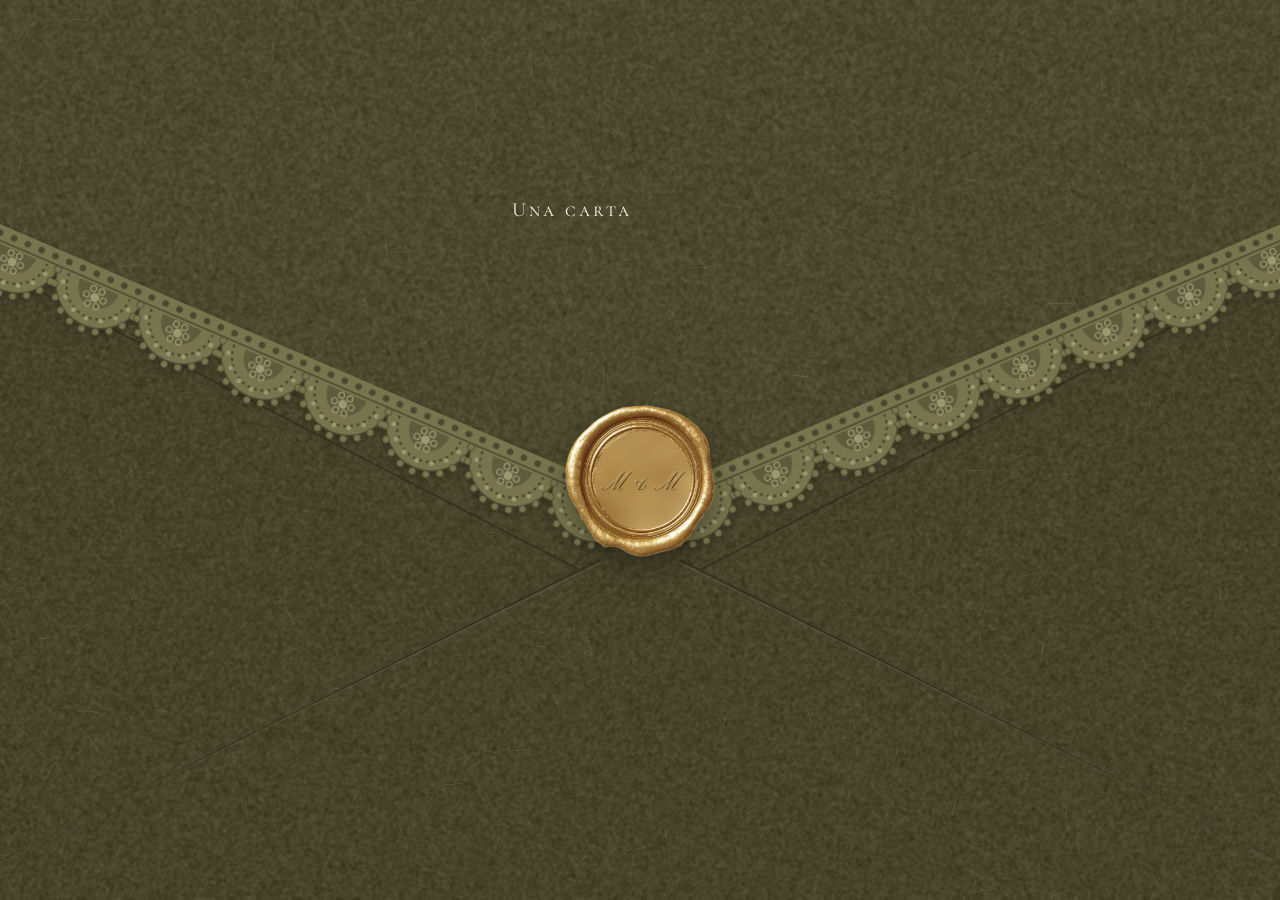
==== commit 5651e27d: "sss" ====
--- a/index.html
+++ b/index.html
@@ -36,8 +36,7 @@
       <div class="sobre__encaje" id="encaje-izq"></div>
       <div class="sobre__encaje" id="encaje-der"></div>
       <button class="sello" id="sello" type="button" aria-label="Abrir la invitación">
-        <img src="assets/svg/seal-oval.svg" alt="">
-        <span>M &amp; M</span>
+        <img src="assets/img/sello.webp" alt="">
       </button>
     </div>
 
@@ -51,135 +50,28 @@
     </div>
   </section>
 
+<!-- Apertura: el sobre se aleja, se abre y sale la invitación -->
+<div class="apertura" id="apertura" aria-hidden="true">
+<div class="ap-env">
+<div class="ap-back ap-pz"></div>
+<button class="ap-card" type="button" id="ap-card" aria-label="Invitación">
+<span class="papel"></span><span class="m1"></span><span class="m2"></span>
+<span class="tx">
+<span class="t1">Estás invitado a la boda de</span>
+<span class="t2">Mariana &amp; Manuel</span>
+<span class="t3"><span data-fecha-apertura>[Fecha]</span></span>
+<span class="t4">[Lugar] · [Ciudad]</span>
+</span>
+</button>
+<div class="ap-front ap-pz"><i></i><svg viewBox="0 0 145 100" preserveAspectRatio="none" aria-hidden="true"><path d="M0 0 L72.5 52 L145 0" stroke="#2A2818" stroke-opacity=".5" stroke-width=".5" fill="none" vector-effect="non-scaling-stroke"></path><path d="M0 100 L60 48 M145 100 L85 48" stroke="#2A2818" stroke-opacity=".35" stroke-width=".5" fill="none" vector-effect="non-scaling-stroke"></path></svg></div>
+<div class="ap-flap"><i></i><span class="ap-lace" style="left: 0; transform: rotate(38.66deg)"></span><span class="ap-lace" style="left: 50%; top: 100%; transform: rotate(-38.66deg)"></span></div>
+<div class="ap-seal ap-pz"><img src="assets/img/sello.webp" alt=""></div>
+</div>
+</div>
+
   <div class="destello" id="destello" aria-hidden="true"></div>
 
-  <!-- =====================================================
-       2. INVITACIÓN
-       ===================================================== -->
-  <main id="invitacion">
-
-    <!-- Sobre abierto con tarjeta, marco, corazón y flores -->
-    <section class="portada" id="portada">
-      <div class="escena" id="escena">
-        <img class="pieza peonia sube" src="assets/svg/peony-emboss.svg" alt="">
-
-        <div class="pieza tarjeta-fecha sube-2">
-          <div class="tarjeta-fecha__interior">
-            <p class="sc">Reserva la fecha</p>
-            <p class="script nombre" style="margin-top:22px">Mariana</p>
-            <p class="script y">&amp;</p>
-            <p class="script nombre">Manuel</p>
-          </div>
-        </div>
-
-        <div class="pieza marco sube">
-          <div class="marco__foto">
-            <!-- Para poner la foto: reemplaza el <p> por <img src="assets/img/foto.jpg" alt="Mariana y Manuel"> -->
-            <p class="sc">Foto de los novios</p>
-          </div>
-          <img src="assets/svg/photo-frame.svg" alt="">
-        </div>
-
-        <div class="pieza corazon sube-3">
-          <img src="assets/svg/heart-badge.svg" alt="">
-          <p id="fecha-corta">00.00.0000</p>
-        </div>
-
-        <div class="pieza bolsillo">
-          <div class="bolsillo__frente olivo-papel"></div>
-          <div class="bolsillo__solapa olivo-papel"></div>
-          <svg aria-hidden="true" viewBox="0 0 700 400" preserveAspectRatio="none">
-            <path d="M0 0 L350 136 L700 0" stroke="#2A2818" stroke-opacity=".5" stroke-width="2" fill="none"/>
-            <path d="M0 400 L350 168 L700 400" stroke="#2A2818" stroke-opacity=".45" stroke-width="2" fill="none"/>
-            <path d="M2 398 L350 170 L698 398" stroke="#6E6B4A" stroke-opacity=".35" stroke-width="1" fill="none" transform="translate(0 3)"/>
-          </svg>
-          <img class="bolsillo__sello" src="assets/svg/seal-oval.svg" alt="">
-        </div>
-
-        <img class="pieza ramo florece" src="assets/svg/bouquet.svg" alt="">
-      </div>
-    </section>
-
-    <!-- Nos vemos en -->
-    <section class="seccion" style="padding-top:40px">
-      <div class="arco burdeos-papel revelar">
-        <img class="arco__sello" src="assets/svg/seal-oval.svg" alt="">
-        <p class="sc oro texto-sc">Nos vemos en</p>
-        <h1 class="script arco__lugar" style="margin:0">[Lugar], [Ciudad]</h1>
-        <p class="sc arco__fecha"><span id="fecha-larga">[Fecha]</span><br><span id="hora-texto">[Hora]</span></p>
-        <p class="sc oro arco__nota">La invitación formal llegará pronto.</p>
-
-        <div class="cuenta" aria-label="Cuenta regresiva">
-          <div><span class="n" id="cd-dias">000</span><span class="l">Días</span></div><span class="c">:</span>
-          <div><span class="n" id="cd-horas">00</span><span class="l">Horas</span></div><span class="c">:</span>
-          <div><span class="n" id="cd-min">00</span><span class="l">Minutos</span></div><span class="c">:</span>
-          <div><span class="n" id="cd-seg">00</span><span class="l">Segundos</span></div>
-        </div>
-
-        <a class="boton" id="boton-direccion" href="#" target="_blank" rel="noopener" style="margin-top:54px">Compártenos tu dirección aquí</a>
-      </div>
-      <p class="sc despedida revelar">Esperamos con ilusión celebrar juntos.</p>
-    </section>
-
-    <!-- Confirmación -->
-    <section class="seccion" id="confirmar" style="padding-top:20px;padding-bottom:110px">
-      <div class="rsvp burdeos-papel revelar">
-        <p class="sc oro" style="font-size:14px">R.S.V.P.</p>
-        <h2 class="script rsvp__titulo" style="margin:10px 0 0">Confirma tu asistencia</h2>
-        <img class="rsvp__sello" src="assets/svg/seal-oval.svg" alt="">
-
-        <form class="formulario" id="form-rsvp" novalidate>
-          <label class="campo" id="campo-nombre">Nombre completo
-            <input type="text" id="rsvp-nombre" autocomplete="name" required>
-            <span class="campo__error">Por favor escribe tu nombre completo.</span>
-          </label>
-          <label class="campo">Mensaje para los novios
-            <textarea id="rsvp-mensaje" rows="5"></textarea>
-          </label>
-          <button class="boton" type="submit">Enviar confirmación</button>
-        </form>
-
-        <div class="gracias" id="rsvp-gracias" hidden>
-          <p class="script">¡Gracias!</p>
-          <p>Se abrió WhatsApp con tu confirmación.<br>Solo presiona enviar ahí.</p>
-          <button class="enlace" type="button" id="rsvp-editar">Editar mis datos</button>
-        </div>
-      </div>
-    </section>
-
-    <!-- Descubre más: enlaces a las demás secciones -->
-    <section class="seccion explora" id="secciones">
-      <img src="assets/svg/swans-burdeos.svg" alt="" class="explora__cisnes">
-      <h2 class="script explora__titulo">Descubre más</h2>
-      <p class="sc explora__sub">Toca una tarjeta para abrir cada sección</p>
-      <nav class="explora__grid" aria-label="Secciones de la invitación">
-        <a class="explora__tarjeta burdeos-papel" href="detalles.html"><span class="sc oro">Fecha, lugar y más</span><span class="script">Los detalles</span><span class="sc explora__toca">Toca aquí</span></a>
-        <a class="explora__tarjeta explora__tarjeta--olivo" href="confirmar.html"><span class="sc oro">R.S.V.P.</span><span class="script">Confirma tu asistencia</span><span class="sc explora__toca">Toca aquí</span></a>
-        <a class="explora__tarjeta explora__tarjeta--marfil" href="historia.html"><span class="sc">Cómo empezó todo</span><span class="script">Nuestra historia</span><span class="sc explora__toca">Toca aquí</span></a>
-        <a class="explora__tarjeta burdeos-papel" href="revelar.html"><span class="sc oro">Una sorpresa</span><span class="script">Presiona para revelar</span><span class="sc explora__toca">Toca aquí</span></a>
-      </nav>
-      <a class="boton" href="inicio.html" style="margin-top:40px">Ver la invitación photo booth</a>
-    </section>
-
-  </main>
-
-  <!-- =====================================================
-       3. PIE
-       ===================================================== -->
-  <footer class="pie">
-    <img class="pie__fondo" src="assets/svg/footer-meadow.svg" alt="">
-    <div class="pie__contenido">
-      <p class="sc oro" style="font-size:15px">Con amor</p>
-      <div class="monograma">
-        <img src="assets/svg/monogram-frame.svg" alt="">
-        <p class="script">M<br><span>&amp;</span><br>M</p>
-      </div>
-      <p class="sc pie__contacto">Si tienes alguna pregunta, escríbele a la novia y al novio:<br>[correo o WhatsApp]</p>
-      <button class="enlace sc" type="button" id="volver">Volver a la invitación</button>
-    </div>
-  </footer>
-
   <script src="js/config.js"></script>
-  <script src="js/main.js"></script>
+  <script src="js/sobre.js"></script>
 </body>
 </html>
--- a/css/styles.css
+++ b/css/styles.css
@@ -63,7 +63,7 @@
   filter: drop-shadow(0 3px 3px rgba(20, 20, 8, .35));
 }
 .sello {
-  position: absolute; width: 150px; height: 180px; padding: 0; border: none; background: none; cursor: pointer;
+  position: absolute; width: 150px; height: 152px; padding: 0; border: none; background: none; cursor: pointer;
   filter: drop-shadow(0 10px 12px rgba(20, 20, 8, .45));
   transition: transform .5s ease;
 }
@@ -287,3 +287,42 @@
   *, *::before, *::after { animation-duration: .01ms !important; animation-iteration-count: 1 !important; transition-duration: .01ms !important; }
   .revelar { opacity: 1; transform: none; }
 }
+
+/* ---------- Apertura: el sobre se aleja, se abre y sale la invitación ---------- */
+.apertura{position:fixed;inset:0;z-index:50;display:flex;align-items:center;justify-content:center;background:#ECEBE6 url(../assets/img/ivory-paper.jpg) center/cover;opacity:0;visibility:hidden;transition:opacity .7s ease,visibility 0s .7s;overflow:hidden}
+.apertura.f1{opacity:1;visibility:visible;transition:opacity .7s ease}
+.ap-env{position:relative;width:min(84vw,540px);aspect-ratio:1.45;container-type:inline-size;perspective:1600px;transform:scale(2.2);opacity:0;transition:transform 1.2s cubic-bezier(.2,.7,.2,1),opacity .6s ease}
+.f1 .ap-env{transform:scale(1);opacity:1}
+.ap-pz{transition:transform 1s cubic-bezier(.5,0,.3,1),opacity .8s ease}
+.ap-back{position:absolute;inset:0;background:#3E3C26 url(../assets/img/olive-paper.jpg) center/cover;filter:brightness(.8);box-shadow:0 26px 44px rgba(40,40,15,.32)}
+.ap-front{position:absolute;inset:0;z-index:3}
+.ap-front i{position:absolute;inset:0;background:#45432B url(../assets/img/olive-paper.jpg) center/cover;clip-path:polygon(0 0,50% 52%,100% 0,100% 100%,0 100%);filter:brightness(1.06)}
+.ap-front svg{position:absolute;inset:0;width:100%;height:100%}
+.ap-flap{position:absolute;left:0;right:0;top:0;height:58%;z-index:4;transform-origin:50% 0;transition:transform 1s cubic-bezier(.45,0,.25,1),z-index 0s .5s,opacity .8s ease}
+.ap-flap i{position:absolute;inset:0;background:#4B492E url(../assets/img/olive-paper.jpg) center/cover;clip-path:polygon(0 0,100% 0,50% 100%);filter:brightness(1.12) drop-shadow(0 6px 8px rgba(20,20,8,.4))}
+.ap-lace{position:absolute;top:0;width:64.03%;height:6cqw;background:url(../assets/svg/lace-strip.svg) repeat-x;background-size:auto 100%;transform-origin:0 0;filter:drop-shadow(0 2px 2px rgba(20,20,8,.3))}
+.ap-seal{position:absolute;left:50%;top:58%;z-index:5;width:17%;transform:translate(-50%,-58%);transition:transform .7s cubic-bezier(.5,0,.3,1),opacity .5s ease;filter:drop-shadow(0 6px 8px rgba(20,20,8,.45))}
+.ap-seal img{width:100%;display:block}
+.f2 .ap-seal{transform:translate(-50%,-160%) scale(.7) rotate(-14deg);opacity:0}
+.f2 .ap-flap{transform:rotateX(180deg);z-index:1;transition-delay:.25s,.75s,0s}
+.ap-card{position:absolute;left:5%;right:5%;top:5%;height:90%;border:0;padding:0;background:none;font:inherit;z-index:2;display:block;text-decoration:none;color:#2F2E28;container-type:inline-size;pointer-events:none;transition:transform 1.1s cubic-bezier(.3,.7,.2,1),opacity .8s ease}
+.ap-card .papel{position:absolute;inset:0;background:#F6F4EE url(../assets/img/ivory-paper.jpg) center/cover;clip-path:polygon(4cqw 0,calc(100% - 4cqw) 0,100% 4cqw,100% calc(100% - 4cqw),calc(100% - 4cqw) 100%,4cqw 100%,0 calc(100% - 4cqw),0 4cqw);box-shadow:0 10px 20px rgba(40,40,15,.2)}
+.ap-card .m1{position:absolute;inset:2.6cqw;border:1px solid #C9A35E}
+.ap-card .m2{position:absolute;inset:3.8cqw;border:1px solid rgba(201,163,94,.45)}
+.ap-card .tx{position:relative;height:100%;display:flex;flex-direction:column;align-items:center;justify-content:center;text-align:center;padding:0 8cqw}
+.ap-card .t1{margin:0;font-family:'Cormorant SC',serif;letter-spacing:.14em;font-size:3.4cqw;color:#5A2A2B}
+.ap-card .t2{margin:1.5cqw 0 0;font-family:'Pinyon Script',cursive;font-size:11.5cqw;line-height:1.05;color:#2F2E28}
+.ap-card .t3{margin:2.2cqw 0 0;font-family:'Cormorant SC',serif;letter-spacing:.14em;font-size:3.6cqw;color:#45432B}
+.ap-card .t4{margin:.6cqw 0 0;font-family:'Cormorant SC',serif;letter-spacing:.14em;font-size:3cqw;color:#45432B}
+.ap-hint{position:absolute;left:0;right:0;bottom:-11cqw;text-align:center;font-family:'Cormorant SC',serif;letter-spacing:.2em;font-size:max(12px,3cqw);color:#5A2A2B;opacity:0;transition:opacity .8s ease .6s}
+.f3 .ap-card{transform:translateY(-64%)}
+.f4 .ap-pz{transform:translateY(85vh);opacity:0}
+.f4 .ap-flap{transform:translateY(85vh) rotateX(180deg);opacity:0}
+.f4 .ap-card{z-index:6;transform:scale(1.26);pointer-events:auto;cursor:pointer}
+@media (min-width:700px){.f4 .ap-card{transform:scale(1.15)}}
+.f4 .ap-hint{opacity:1}
+.f5 .ap-card{transform:scale(2.4);opacity:0;transition:transform .9s cubic-bezier(.5,0,.6,1),opacity .7s ease .15s}
+.f5 .ap-hint{opacity:0;transition-delay:0s}
+.sobre{transition:transform 1.1s cubic-bezier(.6,0,.3,1),opacity .9s ease .15s}
+.sobre.alejar{transform:scale(.45);opacity:0}
+@media (prefers-reduced-motion: reduce){.apertura *{transition-duration:.01s!important}}
